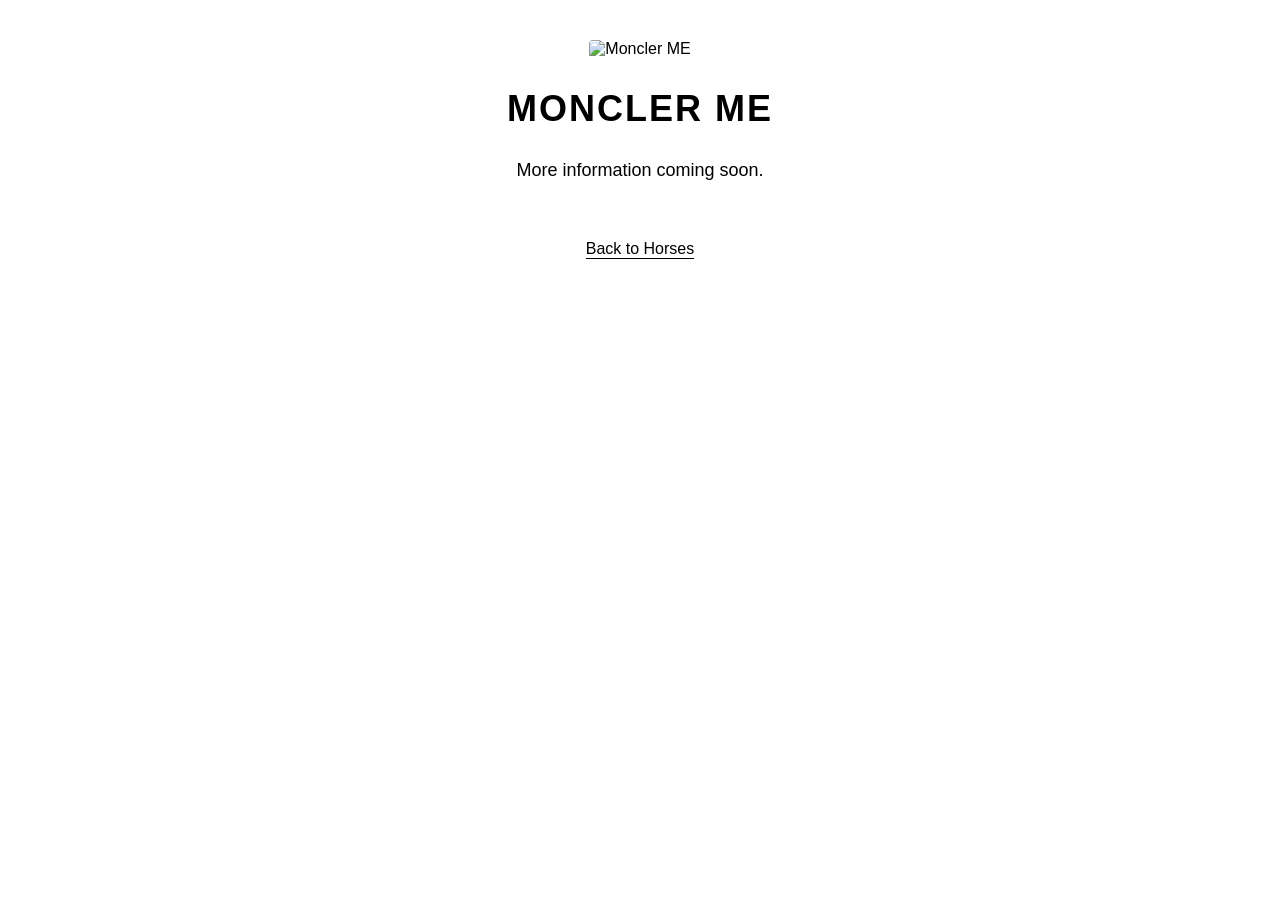
==== moncler-me.html @ 005bf401 "Add files via upload" ====
<!DOCTYPE html>
<html lang="en">
<head>
  <meta charset="UTF-8">
  <meta name="viewport" content="width=device-width, initial-scale=1.0">
  <title>Moncler ME | Matalon Equestrian</title>

  <style>
    body {
      margin: 0;
      font-family: Arial, sans-serif;
      background-color: white;
      color: black;
      text-align: center;
    }

    .horse-page {
      max-width: 900px;
      margin: 0 auto;
      padding: 40px 20px;
    }

    .horse-page img {
      width: 100%;
      max-width: 650px;
      height: 500px;
      object-fit: cover;
      object-position: 35% center;
      border-radius: 4px;
    }

    h1 {
      margin-top: 30px;
      font-size: 36px;
      letter-spacing: 2px;
    }

    .details {
      margin-top: 20px;
      font-size: 18px;
      line-height: 1.8;
    }

    .back-link {
      display: inline-block;
      margin-top: 35px;
      text-decoration: none;
      color: black;
      border-bottom: 1px solid black;
    }
  </style>
</head>

<body>

  <div class="horse-page">

    <img src="moncler me.jpg" alt="Moncler ME">

    <h1>MONCLER ME</h1>

    <div class="details">
      <p>More information coming soon.</p>
    </div>

    <a href="index.html" class="back-link">Back to Horses</a>

  </div>

</body>
</html>
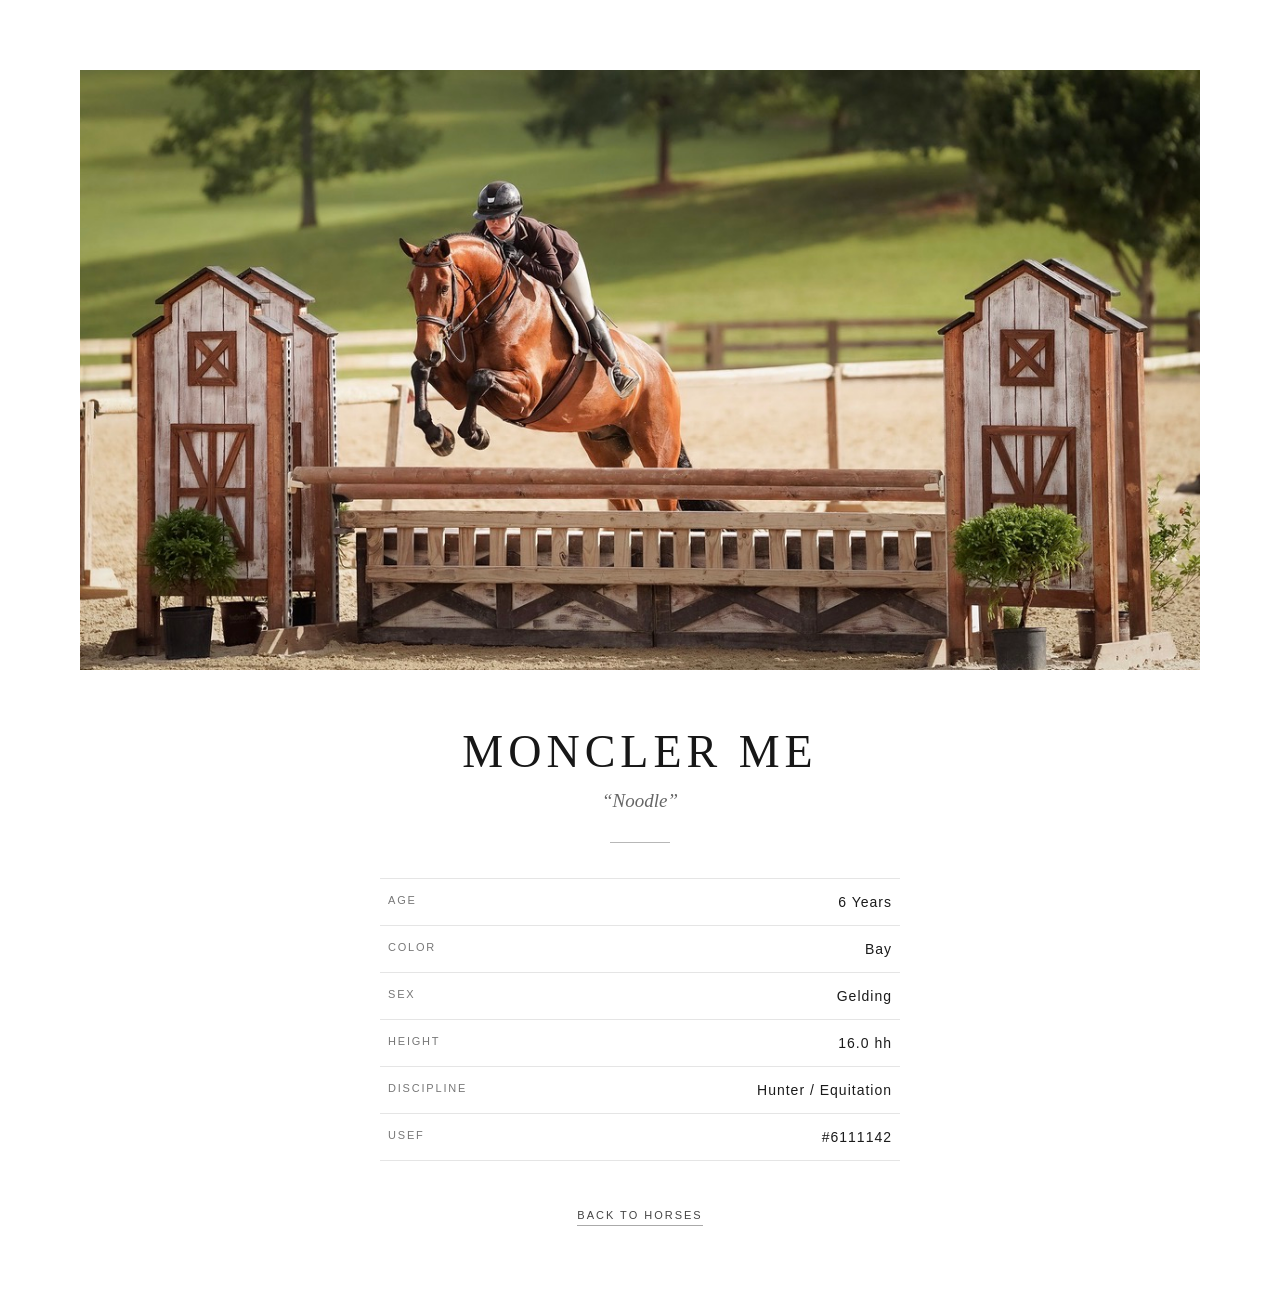
==== commit 6967aa79: "Add files via upload" ====
--- a/moncler-me.html
+++ b/moncler-me.html
@@ -3,69 +3,187 @@
 <head>
   <meta charset="UTF-8">
   <meta name="viewport" content="width=device-width, initial-scale=1.0">
+
   <title>Moncler ME | Matalon Equestrian</title>
 
   <style>
     body {
       margin: 0;
-      font-family: Arial, sans-serif;
-      background-color: white;
-      color: black;
+      background: #ffffff;
+      color: #171717;
+      font-family: Arial, Helvetica, sans-serif;
+    }
+
+    .horse-page {
+      width: min(1120px, 90%);
+      margin: 0 auto;
+      padding: 70px 0 90px;
+    }
+
+    .horse-image {
+      width: 100%;
+      height: 600px;
+      object-fit: cover;
+      object-position: 35% center;
+      display: block;
+    }
+
+    .horse-info {
+      max-width: 760px;
+      margin: 55px auto 0;
       text-align: center;
     }
 
-    .horse-page {
-      max-width: 900px;
-      margin: 0 auto;
-      padding: 40px 20px;
+    h1 {
+      margin: 0;
+      font-family: Georgia, "Times New Roman", serif;
+      font-size: 46px;
+      font-weight: 400;
+      letter-spacing: 5px;
     }
 
-    .horse-page img {
-      width: 100%;
-      max-width: 650px;
-      height: 500px;
-      object-fit: cover;
-      object-position: 35% center;
-      border-radius: 4px;
+    .barn-name {
+      margin: 12px 0 0;
+      font-family: Georgia, "Times New Roman", serif;
+      font-size: 19px;
+      font-style: italic;
+      color: #666;
     }
 
-    h1 {
-      margin-top: 30px;
-      font-size: 36px;
-      letter-spacing: 2px;
+    .divider {
+      width: 60px;
+      height: 1px;
+      background: #b7b7b7;
+      margin: 30px auto 35px;
     }
 
     .details {
-      margin-top: 20px;
-      font-size: 18px;
-      line-height: 1.8;
+      display: grid;
+      grid-template-columns: 1fr 1fr;
+      max-width: 520px;
+      margin: 0 auto;
+      text-align: left;
+      border-top: 1px solid #e5e5e5;
+    }
+
+    .detail-row {
+      display: contents;
+    }
+
+    .label,
+    .value {
+      padding: 15px 8px;
+      border-bottom: 1px solid #e5e5e5;
+      font-size: 14px;
+      letter-spacing: 1px;
+    }
+
+    .label {
+      text-transform: uppercase;
+      color: #777;
+      font-size: 11px;
+      letter-spacing: 1.8px;
+    }
+
+    .value {
+      text-align: right;
+      color: #1b1b1b;
     }
 
     .back-link {
       display: inline-block;
-      margin-top: 35px;
+      margin-top: 48px;
+      color: #444;
       text-decoration: none;
-      color: black;
-      border-bottom: 1px solid black;
+      text-transform: uppercase;
+      font-size: 11px;
+      letter-spacing: 2px;
+      border-bottom: 1px solid #aaa;
+      padding-bottom: 4px;
+    }
+
+    .back-link:hover {
+      color: #000;
+      border-color: #000;
+    }
+
+    @media (max-width: 700px) {
+      .horse-page {
+        width: 92%;
+        padding-top: 30px;
+      }
+
+      .horse-image {
+        height: 420px;
+      }
+
+      h1 {
+        font-size: 34px;
+        letter-spacing: 3px;
+      }
     }
   </style>
 </head>
 
 <body>
 
-  <div class="horse-page">
+  <main class="horse-page">
 
-    <img src="moncler me.jpg" alt="Moncler ME">
+    <img
+      src="moncler me.jpg"
+      alt="Moncler ME"
+      class="horse-image"
+    >
 
-    <h1>MONCLER ME</h1>
+    <section class="horse-info">
 
-    <div class="details">
-      <p>More information coming soon.</p>
-    </div>
+      <h1>MONCLER ME</h1>
 
-    <a href="index.html" class="back-link">Back to Horses</a>
+      <p class="barn-name">“Noodle”</p>
 
-  </div>
+      <div class="divider"></div>
+
+      <div class="details">
+
+        <div class="detail-row">
+          <div class="label">Age</div>
+          <div class="value">6 Years</div>
+        </div>
+
+        <div class="detail-row">
+          <div class="label">Color</div>
+          <div class="value">Bay</div>
+        </div>
+
+        <div class="detail-row">
+          <div class="label">Sex</div>
+          <div class="value">Gelding</div>
+        </div>
+
+        <div class="detail-row">
+          <div class="label">Height</div>
+          <div class="value">16.0 hh</div>
+        </div>
+
+        <div class="detail-row">
+          <div class="label">Discipline</div>
+          <div class="value">Hunter / Equitation</div>
+        </div>
+
+        <div class="detail-row">
+          <div class="label">USEF</div>
+          <div class="value">#6111142</div>
+        </div>
+
+      </div>
+
+      <a href="index.html#horses" class="back-link">
+        Back to Horses
+      </a>
+
+    </section>
+
+  </main>
 
 </body>
 </html>
